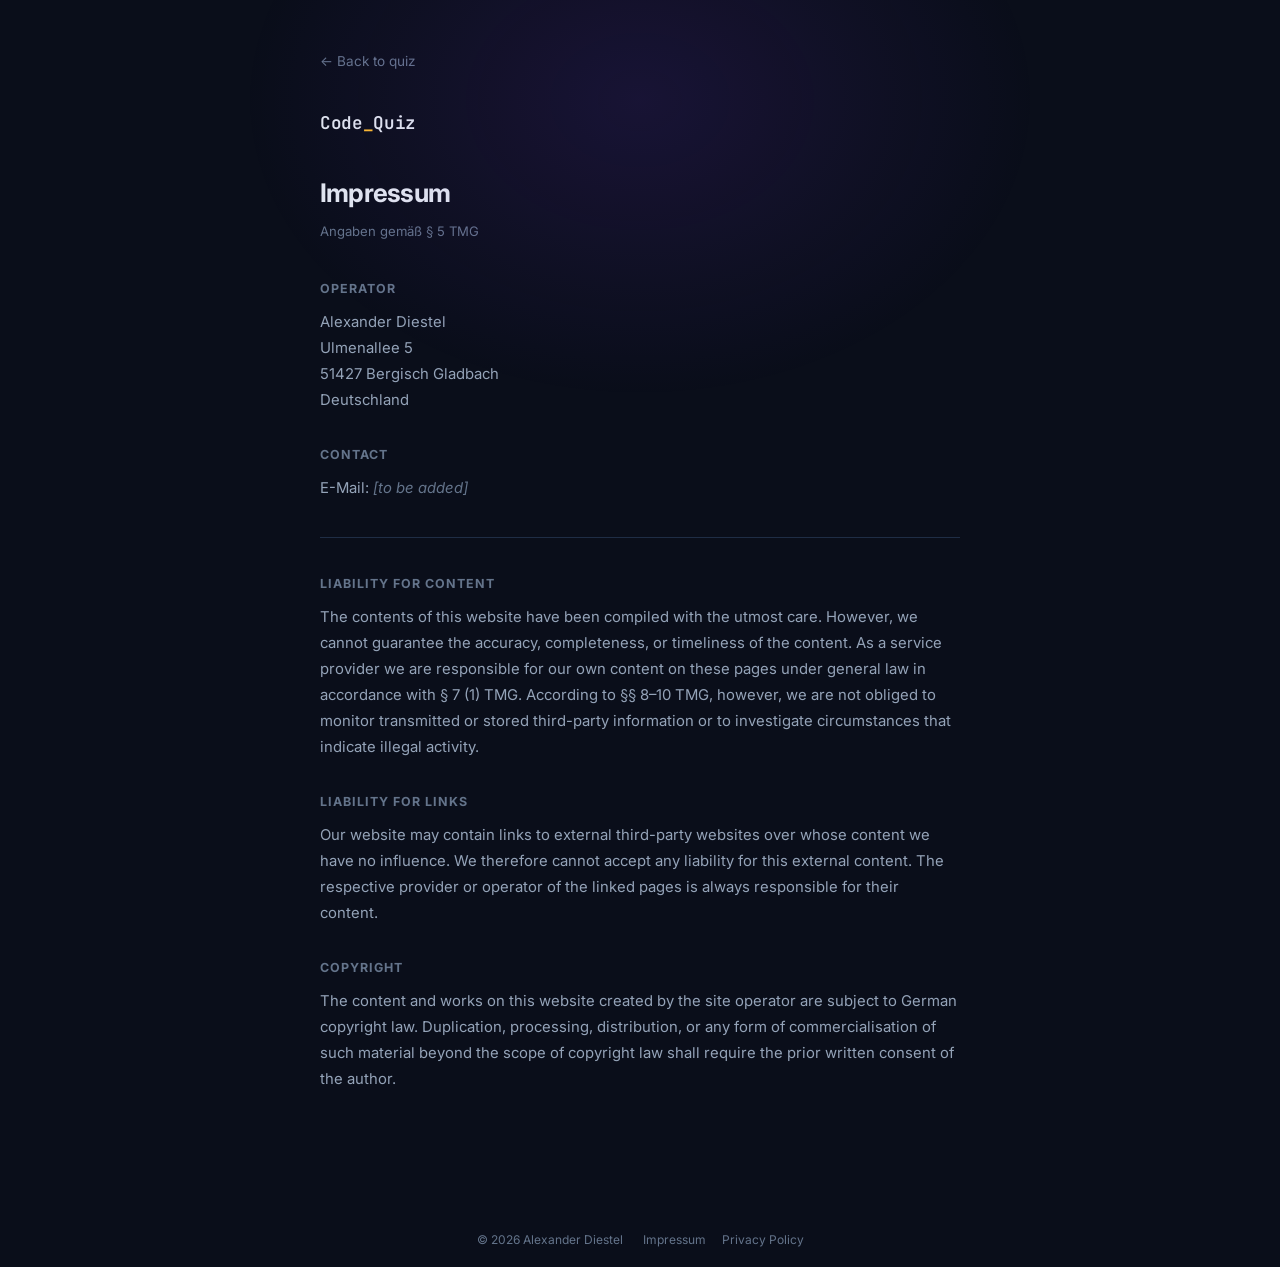
==== impressum.html @ 1aefb6bd "Initial commit — Code_Quiz v1 100-question Python quiz with difficulty progression, syntax highlight" ====
<!DOCTYPE html>
<html lang="en">
<head>
  <meta charset="UTF-8">
  <meta name="viewport" content="width=device-width, initial-scale=1.0">
  <title>Impressum · Code_Quiz</title>
  <link rel="preconnect" href="https://fonts.googleapis.com">
  <link rel="preconnect" href="https://fonts.gstatic.com" crossorigin>
  <link href="https://fonts.googleapis.com/css2?family=JetBrains+Mono:wght@400;600&family=Inter:wght@400;500;600;700&display=swap"
        rel="stylesheet">
  <link rel="stylesheet" href="style.css">
  <style>
    .legal-wrap {
      max-width: 680px;
      margin: 0 auto;
      padding: 48px 20px 80px;
      flex: 1;
    }
    .legal-back {
      display: inline-flex;
      align-items: center;
      gap: 6px;
      font-size: .85rem;
      color: var(--text-muted);
      text-decoration: none;
      margin-bottom: 36px;
      transition: color .15s;
    }
    .legal-back:hover { color: var(--text-dim); }
    .legal-logo {
      font-family: 'JetBrains Mono', monospace;
      font-size: 1.1rem;
      font-weight: 600;
      color: var(--text);
      letter-spacing: -0.02em;
      margin-bottom: 36px;
      display: block;
    }
    .legal-logo span { color: var(--orange); }
    h1 {
      font-size: 1.6rem;
      font-weight: 700;
      letter-spacing: -0.03em;
      margin-bottom: 6px;
    }
    .legal-subtitle {
      font-size: .82rem;
      color: var(--text-muted);
      margin-bottom: 36px;
    }
    h2 {
      font-size: .78rem;
      font-weight: 700;
      text-transform: uppercase;
      letter-spacing: .08em;
      color: var(--text-muted);
      margin: 32px 0 10px;
    }
    p, address {
      font-size: .93rem;
      color: var(--text-dim);
      line-height: 1.75;
      font-style: normal;
    }
    a { color: var(--accent); text-decoration: none; }
    a:hover { text-decoration: underline; }
    .placeholder {
      color: var(--text-muted);
      font-style: italic;
    }
    hr {
      border: none;
      border-top: 1px solid var(--border);
      margin: 36px 0;
    }
  </style>
</head>
<body>

  <div class="bg-glow"></div>

  <div class="legal-wrap">

    <a class="legal-back" href="index.html">&larr; Back to quiz</a>

    <span class="legal-logo">Code<span>_</span>Quiz</span>

    <h1>Impressum</h1>
    <p class="legal-subtitle">Angaben gemäß § 5 TMG</p>

    <h2>Operator</h2>
    <address>
      Alexander Diestel<br>
      Ulmenallee 5<br>
      51427 Bergisch Gladbach<br>
      Deutschland
    </address>

    <h2>Contact</h2>
    <p>E-Mail: <span class="placeholder">[to be added]</span></p>

    <hr>

    <h2>Liability for Content</h2>
    <p>
      The contents of this website have been compiled with the utmost care.
      However, we cannot guarantee the accuracy, completeness, or timeliness
      of the content. As a service provider we are responsible for our own
      content on these pages under general law in accordance with § 7 (1) TMG.
      According to §§ 8–10 TMG, however, we are not obliged to monitor
      transmitted or stored third-party information or to investigate
      circumstances that indicate illegal activity.
    </p>

    <h2>Liability for Links</h2>
    <p>
      Our website may contain links to external third-party websites over whose
      content we have no influence. We therefore cannot accept any liability for
      this external content. The respective provider or operator of the linked
      pages is always responsible for their content.
    </p>

    <h2>Copyright</h2>
    <p>
      The content and works on this website created by the site operator are
      subject to German copyright law. Duplication, processing, distribution, or
      any form of commercialisation of such material beyond the scope of
      copyright law shall require the prior written consent of the author.
    </p>

  </div>

  <footer class="site-footer">
    <span class="site-footer-copy">&copy; 2026 Alexander Diestel</span>
    <nav class="site-footer-links">
      <a href="impressum.html">Impressum</a>
      <a href="privacy.html">Privacy Policy</a>
    </nav>
  </footer>

</body>
</html>
---- style.css ----
/* ── Reset & Base ─────────────────────────────────────────────────────────── */
*, *::before, *::after { box-sizing: border-box; margin: 0; padding: 0; }

:root {
  --bg:          #0a0e1a;
  --surface:     #111827;
  --surface2:    #1a2236;
  --border:      #1f2d45;
  --border2:     #263550;
  --primary:     #7c3aed;
  --primary-lt:  #a78bfa;
  --accent:      #06b6d4;
  --text:        #e2e8f0;
  --text-muted:  #64748b;
  --text-dim:    #94a3b8;
  --green:       #22c55e;
  --green-bg:    #052e16;
  --green-border:#166534;
  --red:         #f43f5e;
  --red-bg:      #2d0a14;
  --red-border:  #9f1239;
  --yellow:      #f59e0b;
  --orange:      #febc2e;
  --radius:      12px;
  --radius-sm:   8px;
}

html { scroll-behavior: smooth; }

body {
  background: var(--bg);
  color: var(--text);
  font-family: 'Inter', system-ui, sans-serif;
  font-size: 16px;
  line-height: 1.6;
  min-height: 100vh;
  overflow-x: hidden;
  display: flex;
  flex-direction: column;
}

/* ── Background glow ─────────────────────────────────────────────────────── */
.bg-glow {
  position: fixed;
  top: -200px;
  left: 50%;
  transform: translateX(-50%);
  width: 800px;
  height: 600px;
  background: radial-gradient(ellipse at center, rgba(124,58,237,.13) 0%, transparent 70%);
  pointer-events: none;
  z-index: 0;
}

/* ── Header ──────────────────────────────────────────────────────────────── */
.site-header {
  position: sticky;
  top: 0;
  z-index: 100;
  background: rgba(10,14,26,0.88);
  backdrop-filter: blur(16px);
  border-bottom: 1px solid var(--border);
  /* transition for landing → quiz reveal */
  transition: transform 0.5s cubic-bezier(0.34, 1.1, 0.64, 1),
              opacity 0.4s ease;
}
.site-header.header-hidden {
  transform: translateY(-100%);
  opacity: 0;
  pointer-events: none;
}
.header-inner {
  max-width: 740px;
  margin: 0 auto;
  padding: 14px 20px;
  display: flex;
  align-items: center;
  justify-content: space-between;
}
.logo { display: flex; align-items: center; gap: 12px; cursor: pointer; }
.logo-icon {
  font-family: 'JetBrains Mono', monospace;
  font-size: 1.3rem;
  font-weight: 600;
  color: var(--primary-lt);
  background: rgba(124,58,237,.15);
  border: 1px solid rgba(124,58,237,.3);
  border-radius: var(--radius-sm);
  padding: 4px 10px;
  letter-spacing: -1px;
  transition: opacity 0.32s ease 0.22s; /* delay lets header slide in first */
}
.site-header.header-hidden .logo-icon {
  opacity: 0;
  transition: none;
}
.logo-text { display: flex; flex-direction: column; line-height: 1.2; }
.logo-title { font-family: 'JetBrains Mono', monospace; font-size: 1.1rem; font-weight: 600; color: var(--text); letter-spacing: -0.02em; }
.logo-u { color: var(--orange); }
.logo-sub   { font-size: .73rem; color: var(--text-muted); }
.question-counter {
  font-family: 'JetBrains Mono', monospace;
  font-size: .88rem;
  color: var(--text-dim);
  background: var(--surface2);
  border: 1px solid var(--border);
  border-radius: 20px;
  padding: 4px 14px;
}

/* ── Layout ──────────────────────────────────────────────────────────────── */
.main-content {
  max-width: 740px;
  width: 100%;
  margin: 0 auto;
  padding: 32px 20px 80px;
  position: relative;
  z-index: 1;
  flex: 1;
}

/* Sidebar: fixed, floats right of the centered 740px column.
   Right edge of content = 50vw + 370px. Ad starts 20px beyond that.
   Minimum viewport to fit without overlap: 740 + 2×(20 + 160) = 1100px */
.quiz-sidebar {
  display: none;
  position: fixed;
  top: 140px; /* overridden by JS once question card is measured */
  left: calc(50% + 370px + 20px);
  width: 160px;
  z-index: 50;
}
@media (min-width: 1100px) {
  .quiz-sidebar { display: block; }
}

/* ── Skyscraper ad (160px wide, vertical) ─────────────────────────────────── */
.ad-sky {
  width: 160px;
  background: #0f1623;
  border: 1px solid #2a3a55;
  border-radius: var(--radius-sm);
  overflow: hidden;
  display: flex;
  flex-direction: column;
  align-items: stretch;
}
.ad-sky > .ad-badge {
  padding: 8px 10px 6px;
  text-align: center;
}
.ad-sky-thumb {
  width: 160px;
  height: 120px;
  flex-shrink: 0;
  background: linear-gradient(160deg, #1e3a5f 0%, #0f2340 100%);
  border-top: 1px solid #2a3a55;
  border-bottom: 1px solid #2a3a55;
  position: relative;
}
.ad-sky-thumb::after {
  content: '{ }';
  position: absolute;
  inset: 0;
  display: flex;
  align-items: center;
  justify-content: center;
  font-family: 'JetBrains Mono', monospace;
  font-size: 1.6rem;
  font-weight: 600;
  color: #3b82f6;
  opacity: .7;
}
.ad-sky-copy {
  flex: 1;
  display: flex;
  flex-direction: column;
  gap: 10px;
  padding: 14px 12px;
}
.ad-sky-headline {
  font-family: 'Inter', sans-serif;
  font-size: .82rem;
  font-weight: 700;
  color: #cbd5e1;
  line-height: 1.3;
}
.ad-sky-sub {
  font-family: 'Inter', sans-serif;
  font-size: .73rem;
  color: var(--text-muted);
  line-height: 1.55;
}
.ad-sky-cta {
  margin: 0 12px 14px;
  font-family: 'Inter', sans-serif;
  font-size: .78rem;
  font-weight: 600;
  color: #fff;
  background: #2563eb;
  border-radius: 6px;
  padding: 9px 0;
  text-align: center;
}

/* ── Shared card ─────────────────────────────────────────────────────────── */
.card {
  background: var(--surface);
  border: 1px solid var(--border);
  border-radius: var(--radius);
  padding: 28px;
  margin-bottom: 16px;
}

/* ── Utilities ───────────────────────────────────────────────────────────── */
.hidden { display: none !important; }

/* ════════════════════════════════════════════════════════════════════════════
   LANDING
   ════════════════════════════════════════════════════════════════════════════ */
#landing-view {
  position: fixed;
  inset: 0;
  z-index: 200;
  overflow: hidden;
  background: var(--bg);
  /* height is animated by JS to collapse toward header height */
}

#hero-content {
  position: absolute;
  top: 50%;
  left: 50%;
  transform: translate(-50%, -50%);
  display: flex;
  flex-direction: column;
  align-items: center;
  gap: 36px;
  text-align: center;
  user-select: none;
  /* constrain to viewport so content never clips on narrow screens */
  max-width: calc(100vw - 40px);
  width: max-content;
}

/* ── Landing legal links ───────────────────────────────────────────────────── */
.landing-legal {
  position: absolute;
  bottom: 20px;
  left: 50%;
  transform: translateX(-50%);
  display: flex;
  gap: 16px;
  white-space: nowrap;
}
.landing-legal a {
  font-size: .72rem;
  color: var(--text-muted);
  text-decoration: none;
  transition: color .15s;
}
.landing-legal a:hover { color: var(--text-dim); }

/* ── Hero logo ─────────────────────────────────────────────────────────────── */
#hero-logo {
  font-family: 'JetBrains Mono', monospace;
  font-size: clamp(2.4rem, 9vw, 5.5rem);
  font-weight: 600;
  color: var(--text);
  letter-spacing: -0.03em;
  line-height: 1;
  margin: 0;
  white-space: nowrap;
}
.hero-u { color: var(--orange); }

/* ── Hero subtitle ─────────────────────────────────────────────────────────── */
#hero-sub {
  font-size: 1rem;
  color: var(--text-muted);
  letter-spacing: 0.01em;
  transition: opacity 0.2s ease, transform 0.2s ease;
}

/* ── Language buttons ──────────────────────────────────────────────────────── */
#lang-buttons {
  display: flex;
  gap: 14px;
  width: 100%;
  transition: opacity 0.2s ease, transform 0.2s ease;
}

.lang-btn {
  font-family: 'Inter', sans-serif;
  font-size: 1rem;
  font-weight: 600;
  color: var(--text);
  background: var(--surface2);
  border: 1px solid var(--border2);
  border-radius: var(--radius-sm);
  padding: 12px 0;
  width: 100%;
  cursor: pointer;
  letter-spacing: 0.01em;
  transition: background .18s, border-color .18s, transform .14s, box-shadow .18s;
}
.lang-btn:hover {
  background: #1b2c45;
  border-color: var(--accent);
  transform: translateY(-2px);
  box-shadow: 0 6px 22px rgba(6,182,212,.18);
}
.lang-btn:active { transform: translateY(0); }

/* fade-out helpers applied by JS */
#hero-sub.fade-out,
#lang-buttons.fade-out {
  opacity: 0;
  transform: translateY(10px);
  pointer-events: none;
}


/* ════════════════════════════════════════════════════════════════════════════
   QUIZ SCREEN
   ════════════════════════════════════════════════════════════════════════════ */

/* ── Progress ────────────────────────────────────────────────────────────── */
.progress-wrap {
  display: flex;
  align-items: center;
  gap: 14px;
  margin-bottom: 20px;
}
.progress-bar {
  flex: 1;
  height: 6px;
  background: var(--surface2);
  border-radius: 99px;
  overflow: hidden;
}
.progress-fill {
  height: 100%;
  background: linear-gradient(90deg, var(--primary), var(--accent));
  border-radius: 99px;
  transition: width .5s ease;
}


/* ── Difficulty badge ────────────────────────────────────────────────────── */
.difficulty-badge {
  font-size: .72rem;
  font-weight: 700;
  text-transform: uppercase;
  letter-spacing: .08em;
  padding: 3px 10px;
  border-radius: 99px;
  border: 1px solid;
  white-space: nowrap;
}
.difficulty-badge.easy   { color: var(--green);  background: rgba(34,197,94,.08);  border-color: rgba(34,197,94,.3);  }
.difficulty-badge.medium { color: var(--yellow); background: rgba(245,158,11,.08); border-color: rgba(245,158,11,.3); }
.difficulty-badge.hard   { color: var(--red);    background: rgba(244,63,94,.08);  border-color: rgba(244,63,94,.3);  }
.difficulty-badge.boss   { color: var(--orange); background: rgba(254,188,46,.08); border-color: rgba(254,188,46,.35); text-shadow: 0 0 10px rgba(254,188,46,.35); }

/* ── Question meta (category tag) ────────────────────────────────────────── */
.question-meta {
  margin-bottom: 10px;
}
.category-tag {
  font-size: .72rem;
  font-weight: 700;
  text-transform: uppercase;
  letter-spacing: .07em;
  padding: 3px 10px;
  border-radius: 99px;
  border: 1px solid;
  /* color set inline via JS */
}

/* ── Question text ───────────────────────────────────────────────────────── */
.question-text {
  font-size: .98rem;
  font-weight: 500;
  color: var(--text-dim);
  margin-bottom: 20px;
}

/* ── Code window ─────────────────────────────────────────────────────────── */
.code-window {
  border: 1px solid var(--border2);
  border-radius: var(--radius-sm);
  overflow: hidden;
  margin-bottom: 24px;
  background: #0d1117;
}
.code-titlebar {
  display: flex;
  align-items: center;
  gap: 10px;
  padding: 8px 14px;
  background: #161b22;
  border-bottom: 1px solid var(--border2);
}
.dots { display: flex; gap: 6px; }
.dot  { width: 12px; height: 12px; border-radius: 50%; }
.dot-r { background: #ff5f57; }
.dot-y { background: #febc2e; }
.dot-g { background: #28c840; }
.code-filename {
  font-family: 'JetBrains Mono', monospace;
  font-size: .75rem;
  color: var(--text-muted);
  margin-left: auto;
}
.code-body {
  margin: 0;
  padding: 0;
  background: #0d1117 !important;
  overflow-x: auto;
}
.code-body code {
  font-family: 'JetBrains Mono', monospace !important;
  font-size: .9rem !important;
  line-height: 1.75;
  padding: 18px 20px !important;
  background: #0d1117 !important;
  display: block;
}
.hljs { background: #0d1117 !important; }

/* ── Choices ─────────────────────────────────────────────────────────────── */
.choices {
  display: grid;
  grid-template-columns: 1fr 1fr;
  gap: 10px;
}
@media (max-width: 600px) { .choices { grid-template-columns: 1fr; } }

.choice-btn {
  font-family: 'JetBrains Mono', monospace;
  font-size: .86rem;
  color: var(--text);
  background: var(--surface2);
  border: 1px solid var(--border2);
  border-radius: var(--radius-sm);
  padding: 12px 16px;
  cursor: pointer;
  text-align: left;
  line-height: 1.5;
  transition: background .15s, border-color .15s, transform .1s;
  white-space: pre-wrap;
  word-break: break-word;
}
.choice-btn:hover:not(:disabled) {
  background: #1f2d45;
  border-color: var(--primary);
  transform: translateY(-1px);
}
.choice-btn:disabled { cursor: default; }
.choice-btn.correct  { background: var(--green-bg); border-color: var(--green); color: var(--green); }
.choice-btn.incorrect{ background: var(--red-bg);   border-color: var(--red);   color: var(--red);   }

/* ── Feedback card ───────────────────────────────────────────────────────── */
.feedback-card { border-color: var(--border2); transition: border-color .2s; }
.feedback-card.correct   { border-color: var(--green); }
.feedback-card.incorrect { border-color: var(--red);   }

.feedback-status {
  display: flex;
  align-items: center;
  gap: 10px;
  margin-bottom: 14px;
}
.status-icon {
  display: inline-flex;
  align-items: center;
  justify-content: center;
  width: 28px;
  height: 28px;
  border-radius: 50%;
  font-size: .9rem;
  font-weight: 700;
  flex-shrink: 0;
}
.feedback-card.correct   .status-icon { background: var(--green-bg); color: var(--green); border: 1px solid var(--green); }
.feedback-card.incorrect .status-icon { background: var(--red-bg);   color: var(--red);   border: 1px solid var(--red);   }
.status-text { font-size: 1.1rem; font-weight: 700; }
.feedback-card.correct   .status-text { color: var(--green); }
.feedback-card.incorrect .status-text { color: var(--red);   }

.feedback-answer {
  display: flex;
  align-items: baseline;
  gap: 10px;
  background: rgba(6,182,212,.05);
  border: 1px solid rgba(6,182,212,.18);
  border-radius: var(--radius-sm);
  padding: 10px 14px;
  margin-bottom: 16px;
}
.answer-label {
  font-size: .75rem;
  font-weight: 600;
  text-transform: uppercase;
  letter-spacing: .06em;
  color: var(--accent);
  white-space: nowrap;
}
.answer-value {
  font-family: 'JetBrains Mono', monospace;
  font-size: .88rem;
  color: var(--text);
  white-space: pre-wrap;
  word-break: break-all;
}

.feedback-explanation {
  font-size: .93rem;
  color: var(--text-dim);
  line-height: 1.75;
  margin-bottom: 20px;
}
.feedback-explanation code {
  font-family: 'JetBrains Mono', monospace;
  font-size: .85em;
  background: rgba(255,255,255,.06);
  border: 1px solid rgba(255,255,255,.09);
  border-radius: 4px;
  padding: 1px 5px;
  color: var(--primary-lt);
}
.feedback-explanation strong { color: var(--text); font-weight: 600; }

/* ── Tooltip term (replaces <strong> when a glossary match exists) ─────────── */
.tooltip-term {
  font-weight: 600;
  color: var(--text);
  cursor: help;
  border-bottom: 1px dashed rgba(167, 139, 250, 0.5); /* subtle purple underline */
  transition: border-color .15s;
}
.tooltip-term:hover {
  border-bottom-color: var(--primary-lt);
}

/* ── Floating tooltip popup ─────────────────────────────────────────────────── */
.tooltip-popup {
  position: fixed;
  z-index: 9999;
  width: 248px;
  background: #1a2236;
  color: var(--text-dim);
  border: 1px solid var(--border2);
  border-radius: var(--radius-sm);
  padding: 9px 13px;
  font-family: 'Inter', sans-serif;
  font-size: .8rem;
  font-weight: 400;
  line-height: 1.55;
  pointer-events: none;
  box-shadow: 0 8px 28px rgba(0,0,0,.55);
  opacity: 0;
  transition: opacity .14s ease;
}
.tooltip-popup.visible { opacity: 1; }

/* ── Ad placeholder (horizontal banner — end screen) ────────────────────── */
.ad-placeholder {
  position: relative;
  width: 100%;
  height: 90px;
  background: #0f1623;
  border: 1px solid #2a3a55;
  border-radius: var(--radius-sm);
  margin-bottom: 20px;
  overflow: hidden;
  user-select: none;
  flex-shrink: 0;
}
.ad-badge {
  position: absolute;
  top: 5px;
  right: 8px;
  font-family: 'Inter', sans-serif;
  font-size: .6rem;
  font-weight: 500;
  color: var(--text-muted);
  letter-spacing: .05em;
  text-transform: uppercase;
  opacity: .6;
}
.ad-inner {
  display: flex;
  align-items: center;
  height: 100%;
  gap: 16px;
  padding: 0 16px 0 0;
}
.ad-thumb {
  width: 90px;
  height: 90px;
  flex-shrink: 0;
  background: linear-gradient(135deg, #1e3a5f 0%, #0f2340 100%);
  border-right: 1px solid #2a3a55;
  position: relative;
}
.ad-thumb::after {
  content: '{ }';
  position: absolute;
  inset: 0;
  display: flex;
  align-items: center;
  justify-content: center;
  font-family: 'JetBrains Mono', monospace;
  font-size: 1.1rem;
  font-weight: 600;
  color: #3b82f6;
  opacity: .7;
}
.ad-copy {
  flex: 1;
  display: flex;
  flex-direction: column;
  gap: 5px;
  min-width: 0;
}
.ad-headline {
  font-family: 'Inter', sans-serif;
  font-size: .88rem;
  font-weight: 600;
  color: #cbd5e1;
  white-space: nowrap;
  overflow: hidden;
  text-overflow: ellipsis;
}
.ad-sub {
  font-family: 'Inter', sans-serif;
  font-size: .74rem;
  color: var(--text-muted);
  white-space: nowrap;
  overflow: hidden;
  text-overflow: ellipsis;
}
.ad-cta {
  flex-shrink: 0;
  font-family: 'Inter', sans-serif;
  font-size: .78rem;
  font-weight: 600;
  color: #fff;
  background: #2563eb;
  border-radius: 6px;
  padding: 7px 14px;
  white-space: nowrap;
}

@media (max-width: 540px) {
  .ad-placeholder  { height: 50px; }
  .ad-thumb        { width: 50px; height: 50px; }
  .ad-thumb::after { font-size: .8rem; }
  .ad-sub          { display: none; }
  .ad-headline     { font-size: .78rem; }
  .ad-cta          { font-size: .72rem; padding: 5px 10px; }
  .ad-inner        { gap: 10px; }
}

.feedback-footer { display: flex; justify-content: flex-end; }

/* ── Buttons ─────────────────────────────────────────────────────────────── */
.btn {
  display: inline-flex;
  align-items: center;
  gap: 6px;
  font-family: 'Inter', sans-serif;
  font-size: .93rem;
  font-weight: 600;
  border: none;
  border-radius: var(--radius-sm);
  cursor: pointer;
  padding: 11px 22px;
  transition: opacity .15s, transform .12s;
}
.btn:hover  { opacity: .88; transform: translateY(-1px); }
.btn:active { transform: translateY(0); }

.btn-primary {
  background: linear-gradient(135deg, var(--primary), #5b21b6);
  color: #fff;
  box-shadow: 0 4px 18px rgba(124,58,237,.28);
}
.btn-primary:disabled {
  opacity: .38;
  cursor: not-allowed;
  transform: none;
  box-shadow: none;
}


/* ════════════════════════════════════════════════════════════════════════════
   END SCREEN
   ════════════════════════════════════════════════════════════════════════════ */
.end-card { text-align: center; padding: 48px 32px; }
.end-trophy {
  font-family: 'JetBrains Mono', monospace;
  font-size: .9rem;
  color: var(--yellow);
  background: rgba(245,158,11,.08);
  border: 1px solid rgba(245,158,11,.28);
  border-radius: var(--radius-sm);
  display: inline-block;
  padding: 4px 14px;
  margin-bottom: 20px;
  letter-spacing: .05em;
}
.end-title  { font-size: 2rem; font-weight: 800; margin-bottom: 6px; letter-spacing: -.03em; }
.end-subtitle { color: var(--text-dim); margin-bottom: 20px; font-size: 1.05rem; }
.end-grade  { font-size: 1.4rem; font-weight: 700; margin-bottom: 32px; }
.grade-perfect { color: var(--yellow); }
.grade-expert  { color: var(--green);  }
.grade-mid     { color: var(--accent); }
.grade-low     { color: var(--text-dim); }

.end-actions { display: flex; justify-content: center; }

/* ── Site footer ─────────────────────────────────────────────────────────── */
.site-footer {
  display: flex;
  align-items: center;
  justify-content: center;
  gap: 20px;
  padding: 18px 20px;
  margin-top: 40px;
}
.site-footer-copy {
  font-size: .75rem;
  color: var(--text-muted);
}
.site-footer-links {
  display: flex;
  gap: 16px;
}
.site-footer-links a {
  font-size: .75rem;
  color: var(--text-muted);
  text-decoration: none;
  transition: color .15s;
}
.site-footer-links a:hover { color: var(--text-dim); }

/* ── Animations ──────────────────────────────────────────────────────────── */
@keyframes slideIn    { from { opacity:0; transform:translateY(14px); } to { opacity:1; transform:translateY(0); } }
@keyframes slideOut   { from { opacity:1; transform:translateX(0);     } to { opacity:0; transform:translateX(-18px); } }
@keyframes quizReveal { from { opacity:0; transform:translateY(22px); } to { opacity:1; transform:translateY(0); } }

.quiz-reveal {
  animation: quizReveal 0.45s cubic-bezier(0.22, 1, 0.36, 1) both;
}

.slide-in  { animation: slideIn  .26s ease forwards; }
.slide-out { animation: slideOut .17s ease forwards; }

.feedback-card:not(.hidden) { animation: slideIn .23s ease forwards; }

/* ════════════════════════════════════════════════════════════════════════════
   RESPONSIVE
   ════════════════════════════════════════════════════════════════════════════ */

/* ── Tablet / large phone (≤ 680px) ─────────────────────────────────────── */
@media (max-width: 680px) {
  .main-content    { padding: 24px 16px 60px; }
  .card            { padding: 22px 18px; }
  .end-card        { padding: 36px 20px; }
}

/* ── Phone portrait (≤ 480px) ───────────────────────────────────────────── */
@media (max-width: 480px) {
  /* Header */
  .header-inner  { padding: 10px 14px; }
  .logo-icon     { font-size: 1rem; padding: 3px 7px; }
  .logo-title    { font-size: .92rem; }

  /* Cards */
  .card          { padding: 16px 14px; }
  .end-card      { padding: 28px 16px; }
  .end-title     { font-size: 1.5rem; }

  /* Code block */
  .code-body code {
    font-size: .78rem !important;
    padding: 14px 14px !important;
    line-height: 1.65;
  }

  /* Feedback answer: stack label above value on small screens */
  .feedback-answer {
    flex-wrap: wrap;
    align-items: flex-start;
  }
  .answer-label { width: 100%; }

  /* Tooltip: narrower so it fits without edge-clipping */
  .tooltip-popup { width: 200px; font-size: .76rem; }

  /* Progress badge text fits */
  .difficulty-badge { font-size: .66rem; padding: 2px 8px; }
}

/* ── Landscape phone / very short viewport ──────────────────────────────── */
@media (max-height: 500px) and (orientation: landscape) {
  #hero-content { gap: 16px; }
  #hero-logo    { font-size: clamp(1.8rem, 6vw, 2.8rem); }
  #hero-sub     { font-size: .85rem; }
  .lang-btn     { padding: 8px 0; }
}
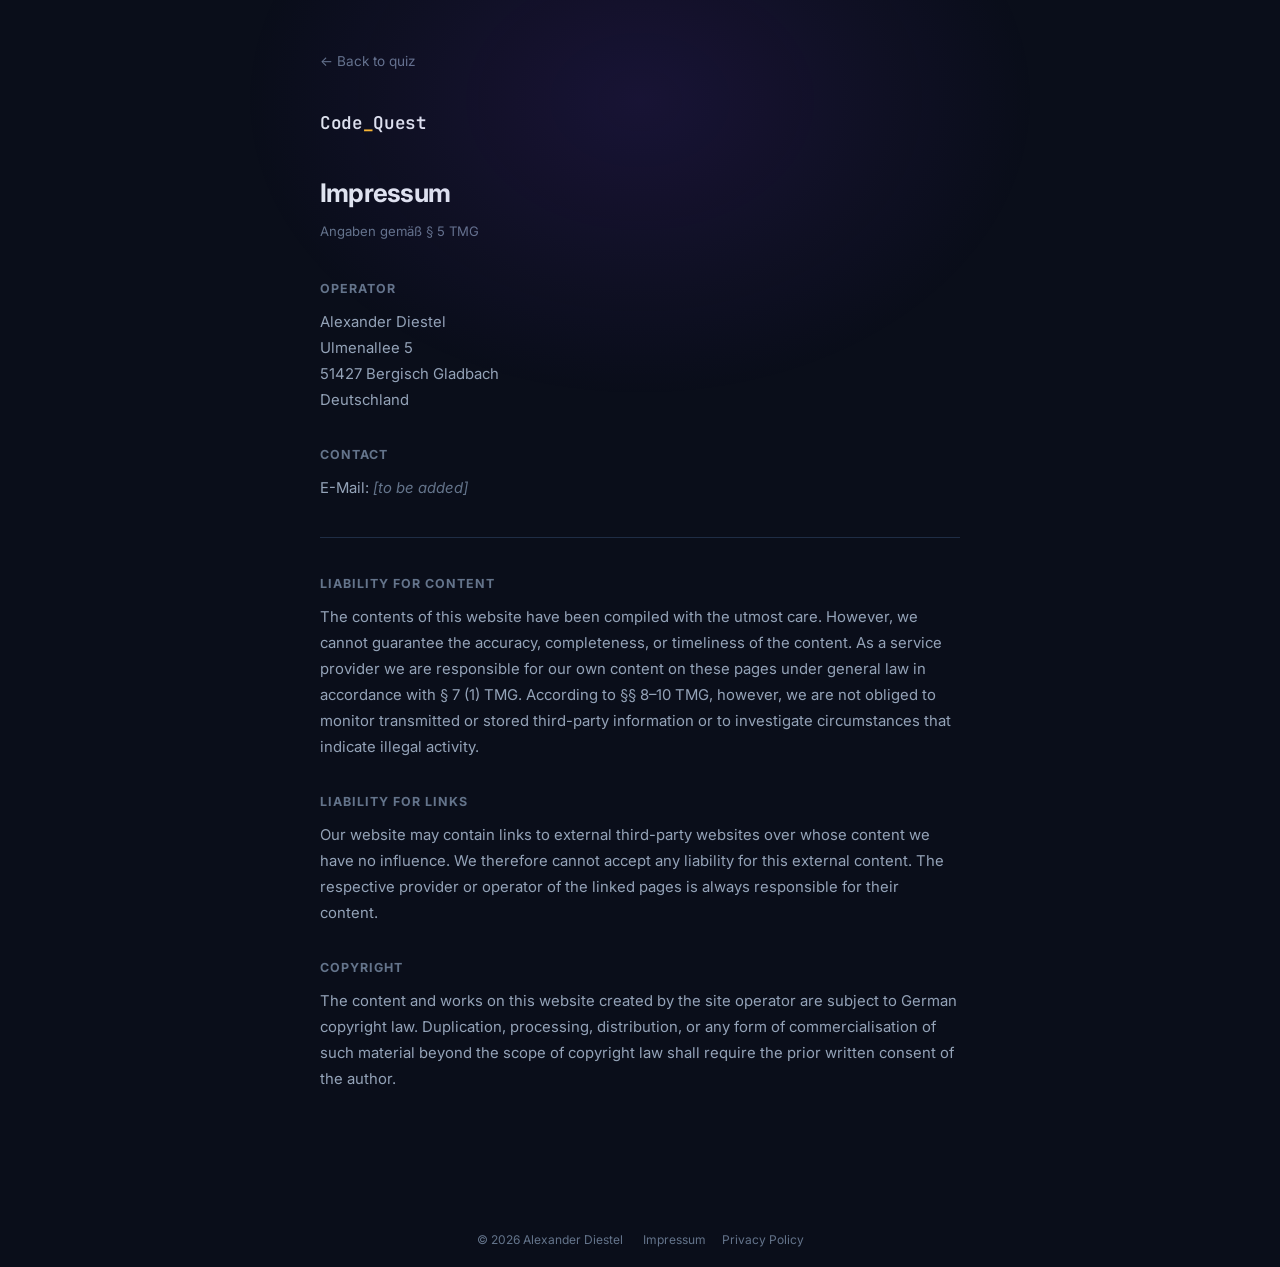
==== commit cc4fcf4e: "Add star map, score system, and polish - Replace progress bar with animated star map (dots per quest" ====
--- a/impressum.html
+++ b/impressum.html
@@ -3,7 +3,7 @@
 <head>
   <meta charset="UTF-8">
   <meta name="viewport" content="width=device-width, initial-scale=1.0">
-  <title>Impressum · Code_Quiz</title>
+  <title>Impressum · Code_Quest</title>
   <link rel="preconnect" href="https://fonts.googleapis.com">
   <link rel="preconnect" href="https://fonts.gstatic.com" crossorigin>
   <link href="https://fonts.googleapis.com/css2?family=JetBrains+Mono:wght@400;600&family=Inter:wght@400;500;600;700&display=swap"
@@ -83,7 +83,7 @@
 
     <a class="legal-back" href="index.html">&larr; Back to quiz</a>
 
-    <span class="legal-logo">Code<span>_</span>Quiz</span>
+    <span class="legal-logo">Code<span>_</span>Quest</span>
 
     <h1>Impressum</h1>
     <p class="legal-subtitle">Angaben gemäß § 5 TMG</p>
--- a/style.css
+++ b/style.css
@@ -94,18 +94,28 @@
   opacity: 0;
   transition: none;
 }
+.logo-icon-letters { color: var(--orange); }
 .logo-text { display: flex; flex-direction: column; line-height: 1.2; }
 .logo-title { font-family: 'JetBrains Mono', monospace; font-size: 1.1rem; font-weight: 600; color: var(--text); letter-spacing: -0.02em; }
 .logo-u { color: var(--orange); }
 .logo-sub   { font-size: .73rem; color: var(--text-muted); }
-.question-counter {
-  font-family: 'JetBrains Mono', monospace;
-  font-size: .88rem;
-  color: var(--text-dim);
-  background: var(--surface2);
-  border: 1px solid var(--border);
-  border-radius: 20px;
-  padding: 4px 14px;
+.score-display {
+  display: flex;
+  align-items: baseline;
+  gap: 4px;
+}
+.score-pts {
+  font-family: 'JetBrains Mono', monospace;
+  font-size: 1.1rem;
+  font-weight: 600;
+  color: var(--orange);
+  letter-spacing: -.02em;
+  transition: color .2s;
+}
+.score-label {
+  font-size: .7rem;
+  color: var(--text-muted);
+  font-family: 'Inter', sans-serif;
 }
 
 /* ── Layout ──────────────────────────────────────────────────────────────── */
@@ -121,7 +131,8 @@
 
 /* Sidebar: fixed, floats right of the centered 740px column.
    Right edge of content = 50vw + 370px. Ad starts 20px beyond that.
-   Minimum viewport to fit without overlap: 740 + 2×(20 + 160) = 1100px */
+   Minimum viewport to fit without overlap: 740 + 2×(20 + 160) = 1100px
+   Hidden by default — JS adds .sidebar-visible when quiz starts. */
 .quiz-sidebar {
   display: none;
   position: fixed;
@@ -130,78 +141,84 @@
   width: 160px;
   z-index: 50;
 }
-@media (min-width: 1100px) {
-  .quiz-sidebar { display: block; }
-}
-
-/* ── Skyscraper ad (160px wide, vertical) ─────────────────────────────────── */
-.ad-sky {
+/* Ad hidden — restore by uncommenting the two rules below */
+/* @media (min-width: 1100px) {
+  .quiz-sidebar { display: block; visibility: hidden; }
+  .quiz-sidebar.sidebar-visible { visibility: visible; }
+} */
+
+/* ── Ad slot placeholder (shown until Carbon Ads script is live) ─────────── */
+.carbonads-placeholder {
+  width: 160px;
+  border-radius: var(--radius-sm);
+  overflow: hidden;
+  display: flex;
+  flex-direction: column;
+}
+.carbonads-stripe {
+  height: 260px;
+  background: repeating-linear-gradient(
+    -45deg,
+    #12182a,
+    #12182a 6px,
+    #161d30 6px,
+    #161d30 12px
+  );
+  border: 1px solid #1e2840;
+  border-radius: var(--radius-sm);
+  opacity: .5;
+  display: flex;
+  align-items: center;
+  justify-content: center;
+  font-family: 'JetBrains Mono', monospace;
+  font-size: 1.4rem;
+  font-weight: 600;
+  color: var(--text-muted);
+  letter-spacing: .05em;
+}
+.carbonads-cq {
+  color: var(--orange);
+}
+
+/* ── Carbon Ads — #carbonads is injected by their script; we style it here ── */
+#carbonads {
   width: 160px;
   background: #0f1623;
   border: 1px solid #2a3a55;
   border-radius: var(--radius-sm);
   overflow: hidden;
+  font-family: 'Inter', sans-serif;
+}
+#carbonads .carbon-wrap {
   display: flex;
   flex-direction: column;
-  align-items: stretch;
-}
-.ad-sky > .ad-badge {
-  padding: 8px 10px 6px;
-  text-align: center;
-}
-.ad-sky-thumb {
+}
+#carbonads .carbon-img img {
+  display: block;
   width: 160px;
-  height: 120px;
-  flex-shrink: 0;
-  background: linear-gradient(160deg, #1e3a5f 0%, #0f2340 100%);
-  border-top: 1px solid #2a3a55;
+  height: auto;
   border-bottom: 1px solid #2a3a55;
-  position: relative;
-}
-.ad-sky-thumb::after {
-  content: '{ }';
-  position: absolute;
-  inset: 0;
-  display: flex;
-  align-items: center;
-  justify-content: center;
-  font-family: 'JetBrains Mono', monospace;
-  font-size: 1.6rem;
-  font-weight: 600;
-  color: #3b82f6;
-  opacity: .7;
-}
-.ad-sky-copy {
-  flex: 1;
-  display: flex;
-  flex-direction: column;
-  gap: 10px;
-  padding: 14px 12px;
-}
-.ad-sky-headline {
-  font-family: 'Inter', sans-serif;
-  font-size: .82rem;
-  font-weight: 700;
+}
+#carbonads .carbon-text {
+  font-size: .8rem;
   color: #cbd5e1;
-  line-height: 1.3;
-}
-.ad-sky-sub {
-  font-family: 'Inter', sans-serif;
-  font-size: .73rem;
-  color: var(--text-muted);
-  line-height: 1.55;
-}
-.ad-sky-cta {
-  margin: 0 12px 14px;
-  font-family: 'Inter', sans-serif;
-  font-size: .78rem;
-  font-weight: 600;
-  color: #fff;
-  background: #2563eb;
-  border-radius: 6px;
-  padding: 9px 0;
-  text-align: center;
-}
+  line-height: 1.5;
+  padding: 12px 12px 10px;
+  display: block;
+  text-decoration: none;
+}
+#carbonads .carbon-text:hover { color: #fff; }
+#carbonads .carbon-poweredby {
+  display: block;
+  font-size: .68rem;
+  color: var(--text-muted);
+  text-align: right;
+  padding: 0 10px 10px;
+  text-decoration: none;
+}
+#carbonads .carbon-poweredby:hover { color: var(--text-dim); }
+/* Hide the "ads via Carbon" badge — optional, remove if Carbon requires it visible */
+/* #carbonads .carbon-poweredby { display: none; } */
 
 /* ── Shared card ─────────────────────────────────────────────────────────── */
 .card {
@@ -325,25 +342,17 @@
    QUIZ SCREEN
    ════════════════════════════════════════════════════════════════════════════ */
 
-/* ── Progress ────────────────────────────────────────────────────────────── */
-.progress-wrap {
-  display: flex;
-  align-items: center;
-  gap: 14px;
+/* ── Star map progress ───────────────────────────────────────────────────── */
+.starmap-wrap {
+  width: 100%;
   margin-bottom: 20px;
-}
-.progress-bar {
-  flex: 1;
-  height: 6px;
-  background: var(--surface2);
-  border-radius: 99px;
-  overflow: hidden;
-}
-.progress-fill {
-  height: 100%;
-  background: linear-gradient(90deg, var(--primary), var(--accent));
-  border-radius: 99px;
-  transition: width .5s ease;
+  padding: 0 2px; /* room for glow to bleed at edges */
+}
+.starmap-svg {
+  width: 100%;
+  height: 56px;
+  display: block;
+  overflow: visible;
 }
 
 
@@ -361,10 +370,13 @@
 .difficulty-badge.easy   { color: var(--green);  background: rgba(34,197,94,.08);  border-color: rgba(34,197,94,.3);  }
 .difficulty-badge.medium { color: var(--yellow); background: rgba(245,158,11,.08); border-color: rgba(245,158,11,.3); }
 .difficulty-badge.hard   { color: var(--red);    background: rgba(244,63,94,.08);  border-color: rgba(244,63,94,.3);  }
-.difficulty-badge.boss   { color: var(--orange); background: rgba(254,188,46,.08); border-color: rgba(254,188,46,.35); text-shadow: 0 0 10px rgba(254,188,46,.35); }
-
-/* ── Question meta (category tag) ────────────────────────────────────────── */
+.difficulty-badge.boss   { color: var(--primary-lt); background: rgba(167,139,250,.08); border-color: rgba(167,139,250,.35); text-shadow: 0 0 10px rgba(167,139,250,.25); }
+
+/* ── Question meta (difficulty badge + category tag) ────────────────────── */
 .question-meta {
+  display: flex;
+  align-items: center;
+  gap: 8px;
   margin-bottom: 10px;
 }
 .category-tag {
@@ -378,6 +390,16 @@
   /* color set inline via JS */
 }
 
+.question-points {
+  margin-left: auto;
+  font-family: 'JetBrains Mono', monospace;
+  font-size: .78rem;
+  font-weight: 600;
+  color: var(--orange);
+  letter-spacing: .02em;
+  white-space: nowrap;
+}
+
 /* ── Question text ───────────────────────────────────────────────────────── */
 .question-text {
   font-size: .98rem;
@@ -455,7 +477,6 @@
 .choice-btn:hover:not(:disabled) {
   background: #1f2d45;
   border-color: var(--primary);
-  transform: translateY(-1px);
 }
 .choice-btn:disabled { cursor: default; }
 .choice-btn.correct  { background: var(--green-bg); border-color: var(--green); color: var(--green); }
@@ -678,10 +699,10 @@
   border-radius: var(--radius-sm);
   cursor: pointer;
   padding: 11px 22px;
-  transition: opacity .15s, transform .12s;
-}
-.btn:hover  { opacity: .88; transform: translateY(-1px); }
-.btn:active { transform: translateY(0); }
+  transition: opacity .15s;
+}
+.btn:hover  { opacity: .88; }
+.btn:active { opacity: .75; }
 
 .btn-primary {
   background: linear-gradient(135deg, var(--primary), #5b21b6);
@@ -712,9 +733,24 @@
   margin-bottom: 20px;
   letter-spacing: .05em;
 }
-.end-title  { font-size: 2rem; font-weight: 800; margin-bottom: 6px; letter-spacing: -.03em; }
-.end-subtitle { color: var(--text-dim); margin-bottom: 20px; font-size: 1.05rem; }
-.end-grade  { font-size: 1.4rem; font-weight: 700; margin-bottom: 32px; }
+.end-title    { font-size: 2rem; font-weight: 800; margin-bottom: 6px; letter-spacing: -.03em; }
+.end-subtitle { color: var(--text-dim); margin-bottom: 16px; font-size: 1.05rem; }
+.end-score {
+  font-family: 'JetBrains Mono', monospace;
+  font-size: 2.6rem;
+  font-weight: 600;
+  color: var(--orange);
+  letter-spacing: -.02em;
+  margin-bottom: 8px;
+}
+.end-score::after {
+  content: ' pts';
+  font-size: 1rem;
+  font-weight: 400;
+  color: var(--text-muted);
+  letter-spacing: 0;
+}
+.end-grade  { font-size: 1.2rem; font-weight: 700; margin-bottom: 32px; }
 .grade-perfect { color: var(--yellow); }
 .grade-expert  { color: var(--green);  }
 .grade-mid     { color: var(--accent); }
@@ -801,8 +837,6 @@
   /* Tooltip: narrower so it fits without edge-clipping */
   .tooltip-popup { width: 200px; font-size: .76rem; }
 
-  /* Progress badge text fits */
-  .difficulty-badge { font-size: .66rem; padding: 2px 8px; }
 }
 
 /* ── Landscape phone / very short viewport ──────────────────────────────── */
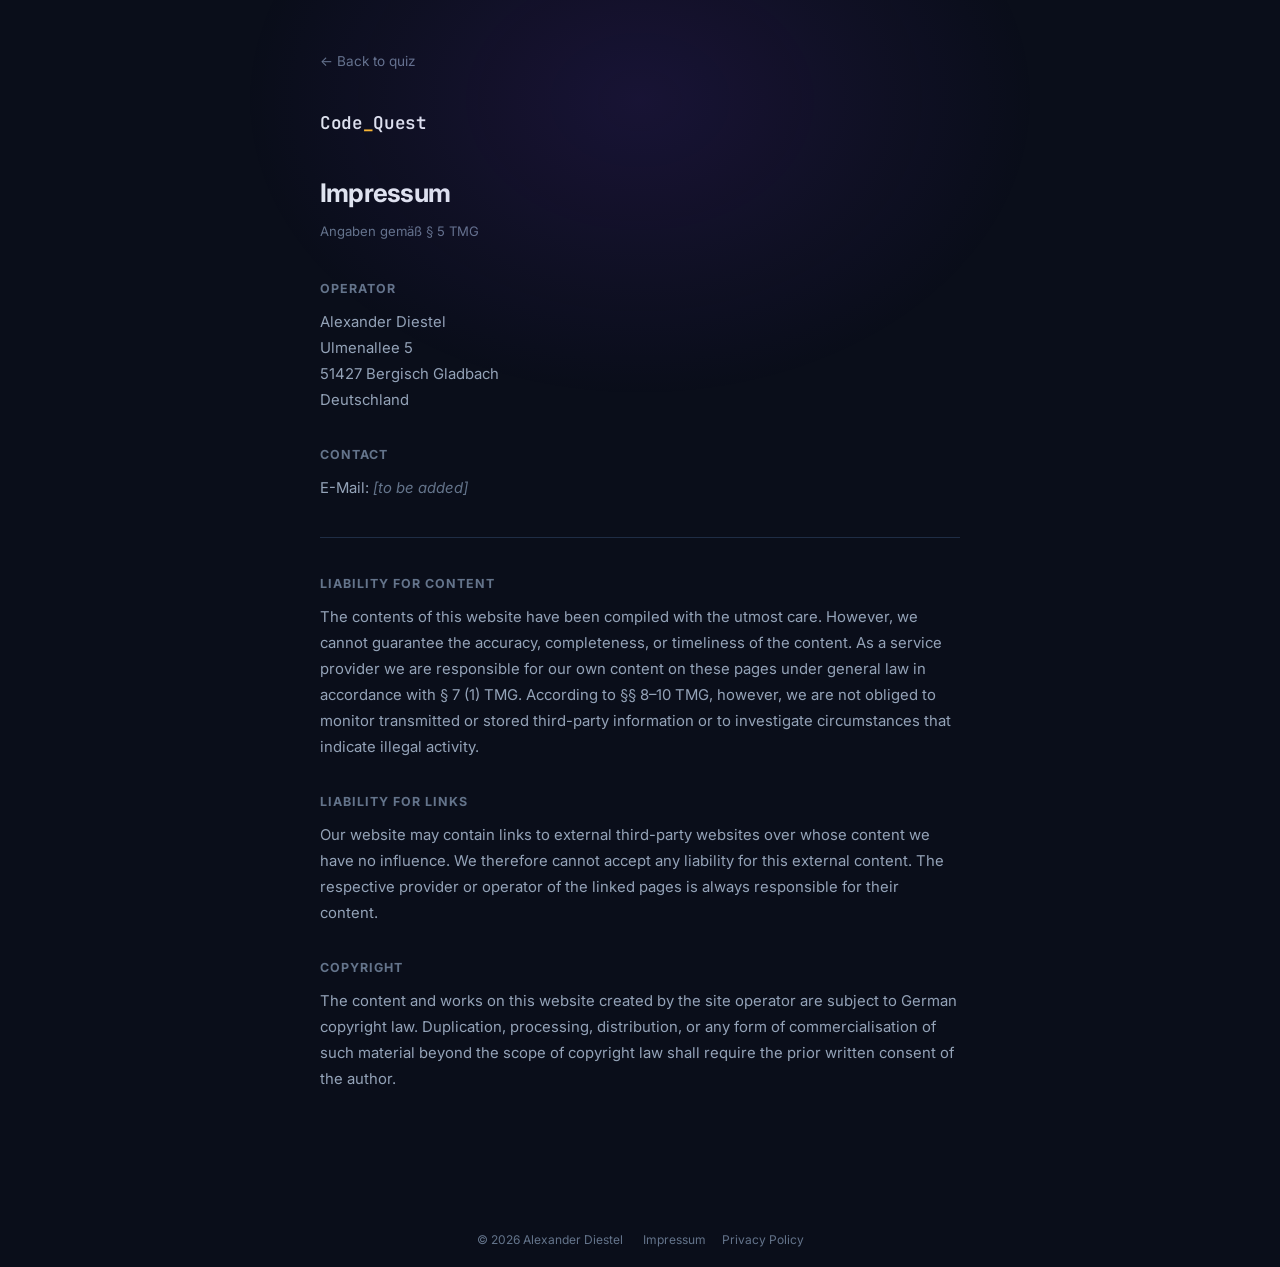
==== commit 51e5dbde: "Rename Code_Quest to Hello, Void Replace all brand name occurrences across HTML, JS, CSS, and questi" ====
--- a/impressum.html
+++ b/impressum.html
@@ -3,7 +3,7 @@
 <head>
   <meta charset="UTF-8">
   <meta name="viewport" content="width=device-width, initial-scale=1.0">
-  <title>Impressum · Code_Quest</title>
+  <title>Impressum · Hello, Void</title>
   <link rel="preconnect" href="https://fonts.googleapis.com">
   <link rel="preconnect" href="https://fonts.gstatic.com" crossorigin>
   <link href="https://fonts.googleapis.com/css2?family=JetBrains+Mono:wght@400;600&family=Inter:wght@400;500;600;700&display=swap"
--- a/style.css
+++ b/style.css
@@ -2,27 +2,31 @@
 *, *::before, *::after { box-sizing: border-box; margin: 0; padding: 0; }
 
 :root {
-  --bg:          #0a0e1a;
-  --surface:     #111827;
-  --surface2:    #1a2236;
-  --border:      #1f2d45;
-  --border2:     #263550;
-  --primary:     #7c3aed;
-  --primary-lt:  #a78bfa;
-  --accent:      #06b6d4;
-  --text:        #e2e8f0;
-  --text-muted:  #64748b;
-  --text-dim:    #94a3b8;
-  --green:       #22c55e;
-  --green-bg:    #052e16;
-  --green-border:#166534;
-  --red:         #f43f5e;
-  --red-bg:      #2d0a14;
-  --red-border:  #9f1239;
-  --yellow:      #f59e0b;
-  --orange:      #febc2e;
-  --radius:      12px;
-  --radius-sm:   8px;
+  --bg:           #0a0e1a;  /* overridden per-language by JS */
+  --surface:      #111827;
+  --surface2:     #1a2236;
+  --border:       #1f2d45;
+  --border2:      #263550;
+  /* Language-themed variables — overridden per-language by JS */
+  --primary:      #7c3aed;
+  --primary-lt:   #a78bfa;
+  --primary-dark: #5b21b6;
+  --accent:       #06b6d4;
+  --glow-rgb:     124 58 237;   /* space-separated for rgb() / rgba() */
+  /* Neutral palette */
+  --text:         #e2e8f0;
+  --text-muted:   #64748b;
+  --text-dim:     #94a3b8;
+  --green:        #22c55e;
+  --green-bg:     #052e16;
+  --green-border: #166534;
+  --red:          #f43f5e;
+  --red-bg:       #2d0a14;
+  --red-border:   #9f1239;
+  --yellow:       #f59e0b;
+  --orange:       #febc2e;
+  --radius:       12px;
+  --radius-sm:    8px;
 }
 
 html { scroll-behavior: smooth; }
@@ -47,7 +51,7 @@
   transform: translateX(-50%);
   width: 800px;
   height: 600px;
-  background: radial-gradient(ellipse at center, rgba(124,58,237,.13) 0%, transparent 70%);
+  background: radial-gradient(ellipse at center, rgb(var(--glow-rgb) / 0.13) 0%, transparent 70%);
   pointer-events: none;
   z-index: 0;
 }
@@ -83,8 +87,8 @@
   font-size: 1.3rem;
   font-weight: 600;
   color: var(--primary-lt);
-  background: rgba(124,58,237,.15);
-  border: 1px solid rgba(124,58,237,.3);
+  background: rgb(var(--glow-rgb) / 0.15);
+  border: 1px solid rgb(var(--glow-rgb) / 0.30);
   border-radius: var(--radius-sm);
   padding: 4px 10px;
   letter-spacing: -1px;
@@ -101,17 +105,41 @@
 .logo-sub   { font-size: .73rem; color: var(--text-muted); }
 .score-display {
   display: flex;
-  align-items: baseline;
+  align-items: center;
   gap: 4px;
 }
+
+.lives-display {
+  display: flex;
+  align-items: center;
+  gap: 4px;
+  margin-left: 10px;
+}
+
+.shield svg {
+  width: 15px;
+  height: 15px;
+  display: block;
+  transition: fill .2s;
+}
+
+.shield-full  svg { fill: var(--primary); }
+.shield-empty svg { fill: rgb(var(--glow-rgb) / 0.18); }
 .score-pts {
   font-family: 'JetBrains Mono', monospace;
   font-size: 1.1rem;
   font-weight: 600;
   color: var(--orange);
   letter-spacing: -.02em;
+  display: inline-block;
   transition: color .2s;
 }
+@keyframes score-pop {
+  0%   { transform: scale(1);    color: var(--orange); }
+  25%  { transform: scale(1.22); color: #fde68a; }
+  100% { transform: scale(1);    color: var(--orange); }
+}
+.score-pop { animation: score-pop .5s ease-out forwards; }
 .score-label {
   font-size: .7rem;
   color: var(--text-muted);
@@ -258,6 +286,7 @@
   /* constrain to viewport so content never clips on narrow screens */
   max-width: calc(100vw - 40px);
   width: max-content;
+  /* padding-right: 48px; — was for cog buttons, removed while filter is hidden */
 }
 
 /* ── Landing legal links ───────────────────────────────────────────────────── */
@@ -278,6 +307,102 @@
 }
 .landing-legal a:hover { color: var(--text-dim); }
 
+/* ── Settings cog (per language) ─────────────────────────────────────────── */
+.lang-btn-group {
+  position: relative;
+  display: block;
+  width: 100%;
+}
+/* .lang-cog hidden until topics filter is re-enabled */
+.lang-cog {
+  display: none;
+}
+.lang-cog-DISABLED {
+  display: inline-flex;
+  align-items: center;
+  justify-content: center;
+  position: absolute;
+  right: -42px;
+  top: 50%;
+  transform: translateY(-50%);
+  background: none;
+  border: none;
+  padding: 4px;
+  cursor: pointer;
+  color: var(--text-muted);
+  opacity: 0.32;
+  transition: opacity .15s, color .15s;
+  border-radius: 6px;
+}
+.lang-cog svg { width: 30px; height: 30px; fill: currentColor; display: block; }
+.lang-cog:hover { opacity: 1; color: var(--text-dim); }
+
+/* ── Settings overlay ────────────────────────────────────────────────────── */
+.settings-overlay {
+  position: fixed;
+  inset: 0;
+  background: rgba(0,0,0,.6);
+  backdrop-filter: blur(4px);
+  z-index: 200;
+  display: flex;
+  align-items: center;
+  justify-content: center;
+  padding: 24px;
+}
+.settings-overlay.hidden { display: none !important; }
+.settings-card {
+  background: #111827;
+  border: 1px solid var(--border2);
+  border-radius: 14px;
+  padding: 28px;
+  width: 100%;
+  max-width: 480px;
+  box-shadow: 0 16px 48px rgba(0,0,0,.6);
+}
+.settings-header {
+  display: flex;
+  align-items: center;
+  justify-content: space-between;
+  margin-bottom: 24px;
+}
+.settings-title {
+  font-family: 'Inter', sans-serif;
+  font-size: 1rem;
+  font-weight: 700;
+  color: var(--text);
+  letter-spacing: -.01em;
+}
+.settings-close {
+  background: none;
+  border: none;
+  color: var(--text-muted);
+  font-size: 1rem;
+  cursor: pointer;
+  padding: 2px 6px;
+  border-radius: 4px;
+  transition: color .15s;
+}
+.settings-close:hover { color: var(--text); }
+.settings-pills { display: flex; flex-wrap: wrap; gap: 8px; }
+.topic-pill {
+  padding: 6px 14px;
+  border-radius: 999px;
+  border: 1px solid var(--border2);
+  background: transparent;
+  color: var(--text-muted);
+  font-family: 'Inter', sans-serif;
+  font-size: .8rem;
+  font-weight: 500;
+  cursor: pointer;
+  transition: background .15s, border-color .15s, color .15s;
+}
+.topic-pill.active {
+  background: color-mix(in srgb, var(--pill-color) 14%, transparent);
+  border-color: color-mix(in srgb, var(--pill-color) 50%, transparent);
+  color: var(--pill-color);
+}
+.topic-pill:hover:not(.active) { border-color: var(--border2); color: var(--text-dim); background: rgba(255,255,255,.04); }
+
 /* ── Hero logo ─────────────────────────────────────────────────────────────── */
 #hero-logo {
   font-family: 'JetBrains Mono', monospace;
@@ -299,10 +424,26 @@
   transition: opacity 0.2s ease, transform 0.2s ease;
 }
 
+/* ── Hero flavor text ──────────────────────────────────────────────────────── */
+#hero-flavor {
+  font-size: 0.85rem;
+  color: var(--text-dim);
+  line-height: 1.65;
+  max-width: 480px;
+  text-align: justify;
+  transition: opacity 0.2s ease, transform 0.2s ease;
+}
+#hero-flavor code {
+  font-family: 'JetBrains Mono', monospace;
+  font-size: 0.8rem;
+  color: var(--text-muted);
+}
+
 /* ── Language buttons ──────────────────────────────────────────────────────── */
 #lang-buttons {
   display: flex;
-  gap: 14px;
+  flex-direction: column;
+  gap: 10px;
   width: 100%;
   transition: opacity 0.2s ease, transform 0.2s ease;
 }
@@ -311,7 +452,6 @@
   font-family: 'Inter', sans-serif;
   font-size: 1rem;
   font-weight: 600;
-  color: var(--text);
   background: var(--surface2);
   border: 1px solid var(--border2);
   border-radius: var(--radius-sm);
@@ -319,18 +459,35 @@
   width: 100%;
   cursor: pointer;
   letter-spacing: 0.01em;
-  transition: background .18s, border-color .18s, transform .14s, box-shadow .18s;
-}
+  transition: background .18s, border-color .18s, transform .14s, box-shadow .18s, color .18s;
+}
+/* Per-language resting color */
+.lang-btn[data-lang="python"]     { color: #a78bfa; }
+.lang-btn[data-lang="cpp"]        { color: #f87171; }
+.lang-btn[data-lang="javascript"] { color: #fde047; }
+
 .lang-btn:hover {
   background: #1b2c45;
-  border-color: var(--accent);
   transform: translateY(-2px);
-  box-shadow: 0 6px 22px rgba(6,182,212,.18);
+}
+/* Per-language tint on hover */
+.lang-btn[data-lang="python"]:hover {
+  border-color: #a78bfa;
+  box-shadow: 0 6px 22px rgba(124,58,237,.22);
+}
+.lang-btn[data-lang="cpp"]:hover {
+  border-color: #f87171;
+  box-shadow: 0 6px 22px rgba(185,28,28,.28);
+}
+.lang-btn[data-lang="javascript"]:hover {
+  border-color: #fde047;
+  box-shadow: 0 6px 22px rgba(202,138,4,.28);
 }
 .lang-btn:active { transform: translateY(0); }
 
 /* fade-out helpers applied by JS */
 #hero-sub.fade-out,
+#hero-flavor.fade-out,
 #lang-buttons.fade-out {
   opacity: 0;
   transform: translateY(10px);
@@ -376,10 +533,12 @@
 .question-meta {
   display: flex;
   align-items: center;
+  flex-wrap: wrap;
   gap: 8px;
   margin-bottom: 10px;
 }
 .category-tag {
+  white-space: nowrap;
   font-size: .72rem;
   font-weight: 700;
   text-transform: uppercase;
@@ -390,6 +549,15 @@
   /* color set inline via JS */
 }
 
+.question-id {
+  font-family: 'JetBrains Mono', monospace;
+  font-size: .62rem;
+  color: var(--text-muted);
+  opacity: 0.38;
+  letter-spacing: .02em;
+  user-select: all;
+}
+
 .question-points {
   margin-left: auto;
   font-family: 'JetBrains Mono', monospace;
@@ -399,6 +567,40 @@
   letter-spacing: .02em;
   white-space: nowrap;
 }
+
+/* ── Streak multiplier badge ────────────────────────────────────────────────── */
+@keyframes mult-glow-15 {
+  0%, 100% { text-shadow: 0 0 4px #fef08a55; }
+  50%       { text-shadow: 0 0 8px #fef08a88; }
+}
+@keyframes mult-glow-2 {
+  0%, 100% { text-shadow: 0 0 6px #fde047aa, 0 0 14px #fde04755; }
+  50%       { text-shadow: 0 0 10px #fde047cc, 0 0 22px #fde04799; }
+}
+@keyframes mult-glow-25 {
+  0%, 100% { text-shadow: 0 0 6px #fb923ccc, 0 0 16px #fb923c88, 0 0 28px #f97316aa; }
+  50%       { text-shadow: 0 0 10px #fb923c, 0 0 24px #f97316cc, 0 0 40px #ea580c88; }
+}
+@keyframes mult-glow-3 {
+  0%, 100% { text-shadow: 0 0 6px #ef4444, 0 0 18px #dc2626cc, 0 0 36px #b91c1c99; }
+  50%       { text-shadow: 0 0 12px #ef4444, 0 0 30px #dc2626, 0 0 56px #b91c1ccc; }
+}
+.streak-mult {
+  font-family: 'JetBrains Mono', monospace;
+  font-size: .8rem;
+  font-weight: 700;
+  letter-spacing: .02em;
+  cursor: default;
+  border-bottom: none;
+  transition: color .3s;
+}
+.streak-mult.tooltip-term         { border-bottom: none; }
+.streak-mult.tooltip-term:hover   { border-bottom: none; }
+.streak-mult[data-level="1"]      { color: #6b7280; }
+.streak-mult[data-level="1.5"]    { color: #fef08a; animation: mult-glow-15 2.2s ease-in-out infinite; }
+.streak-mult[data-level="2"]      { color: #fde047; animation: mult-glow-2  1.8s ease-in-out infinite; }
+.streak-mult[data-level="2.5"]    { color: #fb923c; animation: mult-glow-25 1.3s ease-in-out infinite; }
+.streak-mult[data-level="3"]      { color: #ef4444; animation: mult-glow-3  1.0s ease-in-out infinite; }
 
 /* ── Question text ───────────────────────────────────────────────────────── */
 .question-text {
@@ -460,6 +662,8 @@
 @media (max-width: 600px) { .choices { grid-template-columns: 1fr; } }
 
 .choice-btn {
+  display: flex;
+  align-items: flex-start;
   font-family: 'JetBrains Mono', monospace;
   font-size: .86rem;
   color: var(--text);
@@ -471,16 +675,30 @@
   text-align: left;
   line-height: 1.5;
   transition: background .15s, border-color .15s, transform .1s;
-  white-space: pre-wrap;
   word-break: break-word;
 }
+.choice-text { flex: 1; }
 .choice-btn:hover:not(:disabled) {
   background: #1f2d45;
-  border-color: var(--primary);
+  border-color: var(--primary-lt);
 }
 .choice-btn:disabled { cursor: default; }
 .choice-btn.correct  { background: var(--green-bg); border-color: var(--green); color: var(--green); }
 .choice-btn.incorrect{ background: var(--red-bg);   border-color: var(--red);   color: var(--red);   }
+
+.choice-key {
+  flex-shrink: 0;
+  width: 1.4em;
+  text-align: center;
+  font-size: .95rem;
+  font-weight: 700;
+  margin-right: 10px;
+  color: var(--text-dim);
+  opacity: 0.3;
+  line-height: 1.5;
+}
+.choice-btn.correct  .choice-key { color: var(--green); opacity: 0.5; }
+.choice-btn.incorrect .choice-key { color: var(--red);  opacity: 0.5; }
 
 /* ── Feedback card ───────────────────────────────────────────────────────── */
 .feedback-card { border-color: var(--border2); transition: border-color .2s; }
@@ -569,7 +787,8 @@
 .tooltip-popup {
   position: fixed;
   z-index: 9999;
-  width: 248px;
+  width: max-content;
+  max-width: 248px;
   background: #1a2236;
   color: var(--text-dim);
   border: 1px solid var(--border2);
@@ -685,7 +904,36 @@
   .ad-inner        { gap: 10px; }
 }
 
-.feedback-footer { display: flex; justify-content: flex-end; }
+.feedback-footer {
+  display: flex;
+  align-items: center;
+  justify-content: flex-end;
+  gap: 12px;
+  flex-wrap: wrap;
+}
+
+.btn-share-question {
+  display: inline-flex;
+  align-items: center;
+  gap: 7px;
+  background: none;
+  border: none;
+  padding: 0;
+  cursor: pointer;
+  color: var(--text-muted);
+  font-family: 'Inter', sans-serif;
+  font-size: .8rem;
+  font-weight: 500;
+  transition: color .15s;
+  white-space: nowrap;
+}
+.btn-share-question svg {
+  width: 13px;
+  height: 13px;
+  fill: currentColor;
+  flex-shrink: 0;
+}
+.btn-share-question:hover { color: var(--text-dim); }
 
 /* ── Buttons ─────────────────────────────────────────────────────────────── */
 .btn {
@@ -705,9 +953,9 @@
 .btn:active { opacity: .75; }
 
 .btn-primary {
-  background: linear-gradient(135deg, var(--primary), #5b21b6);
+  background: linear-gradient(135deg, var(--primary), var(--primary-dark));
   color: #fff;
-  box-shadow: 0 4px 18px rgba(124,58,237,.28);
+  box-shadow: 0 4px 18px rgb(var(--glow-rgb) / 0.28);
 }
 .btn-primary:disabled {
   opacity: .38;
@@ -734,7 +982,15 @@
   letter-spacing: .05em;
 }
 .end-title    { font-size: 2rem; font-weight: 800; margin-bottom: 6px; letter-spacing: -.03em; }
-.end-subtitle { color: var(--text-dim); margin-bottom: 16px; font-size: 1.05rem; }
+.end-subtitle { color: var(--text-dim); margin-bottom: 8px; font-size: 1.05rem; }
+.end-streak {
+  font-family: 'JetBrains Mono', monospace;
+  font-size: .75rem;
+  color: var(--text-muted);
+  opacity: 0.55;
+  margin-bottom: 16px;
+}
+.end-streak-hot { color: #fde047; opacity: 0.85; }
 .end-score {
   font-family: 'JetBrains Mono', monospace;
   font-size: 2.6rem;
@@ -756,7 +1012,86 @@
 .grade-mid     { color: var(--accent); }
 .grade-low     { color: var(--text-dim); }
 
-.end-actions { display: flex; justify-content: center; }
+.end-actions { display: flex; justify-content: center; gap: 12px; flex-wrap: wrap; }
+
+.btn-share {
+  font-family: 'Inter', sans-serif;
+  font-size: .85rem;
+  font-weight: 600;
+  padding: 12px 24px;
+  border-radius: var(--radius-sm);
+  border: 1px solid var(--border2);
+  background: transparent;
+  color: var(--text-dim);
+  cursor: pointer;
+  transition: border-color .15s, color .15s;
+}
+.btn-share:hover { border-color: var(--primary-lt); color: var(--primary-lt); }
+
+/* ── Share popup ─────────────────────────────────────────────────────────── */
+.share-popup {
+  position: fixed;
+  z-index: 300;
+  background: #111827;
+  border: 1px solid var(--border2);
+  border-radius: 10px;
+  padding: 6px;
+  box-shadow: 0 8px 32px rgba(0,0,0,.55), 0 0 0 1px rgba(255,255,255,.03);
+  min-width: 172px;
+  opacity: 0;
+  transform: translateY(5px) scale(.97);
+  pointer-events: none;
+  transition: opacity .13s ease, transform .13s ease;
+}
+.share-popup.open {
+  opacity: 1;
+  transform: translateY(0) scale(1);
+  pointer-events: auto;
+}
+.share-opt {
+  display: flex;
+  align-items: center;
+  gap: 10px;
+  width: 100%;
+  padding: 8px 12px;
+  background: none;
+  border: none;
+  border-radius: 6px;
+  color: var(--text-dim);
+  font-family: 'Inter', sans-serif;
+  font-size: .84rem;
+  font-weight: 500;
+  cursor: pointer;
+  text-align: left;
+  transition: background .1s, color .1s;
+  white-space: nowrap;
+}
+.share-opt:hover { background: rgba(255,255,255,.06); color: var(--text); }
+.share-opt svg   { width: 15px; height: 15px; fill: currentColor; flex-shrink: 0; }
+.share-divider   { border: none; border-top: 1px solid var(--border); margin: 4px 2px; }
+
+/* ── Hit indicator ───────────────────────────────────────────────────────── */
+@keyframes hit-flash {
+  0%   { opacity: .16; }
+  100% { opacity: 0;   }
+}
+@keyframes screenshake {
+  0%, 100% { transform: translate(0, 0);       }
+  20%      { transform: translate(-4px, 1px);  }
+  40%      { transform: translate(4px, -1px);  }
+  60%      { transform: translate(-3px, 1px);  }
+  80%      { transform: translate(2px, -1px);  }
+}
+.hit-flash-overlay {
+  position: fixed;
+  inset: 0;
+  background: #f43f5e;
+  pointer-events: none;
+  z-index: 400;
+  opacity: 0;
+}
+.hit-flash-overlay.active { animation: hit-flash .45s ease-out forwards; }
+.shake { animation: screenshake .3s ease-out; }
 
 /* ── Site footer ─────────────────────────────────────────────────────────── */
 .site-footer {
@@ -835,7 +1170,7 @@
   .answer-label { width: 100%; }
 
   /* Tooltip: narrower so it fits without edge-clipping */
-  .tooltip-popup { width: 200px; font-size: .76rem; }
+  .tooltip-popup { max-width: 200px; font-size: .76rem; }
 
 }
 
@@ -844,5 +1179,6 @@
   #hero-content { gap: 16px; }
   #hero-logo    { font-size: clamp(1.8rem, 6vw, 2.8rem); }
   #hero-sub     { font-size: .85rem; }
+  #hero-flavor  { display: none; }
   .lang-btn     { padding: 8px 0; }
 }
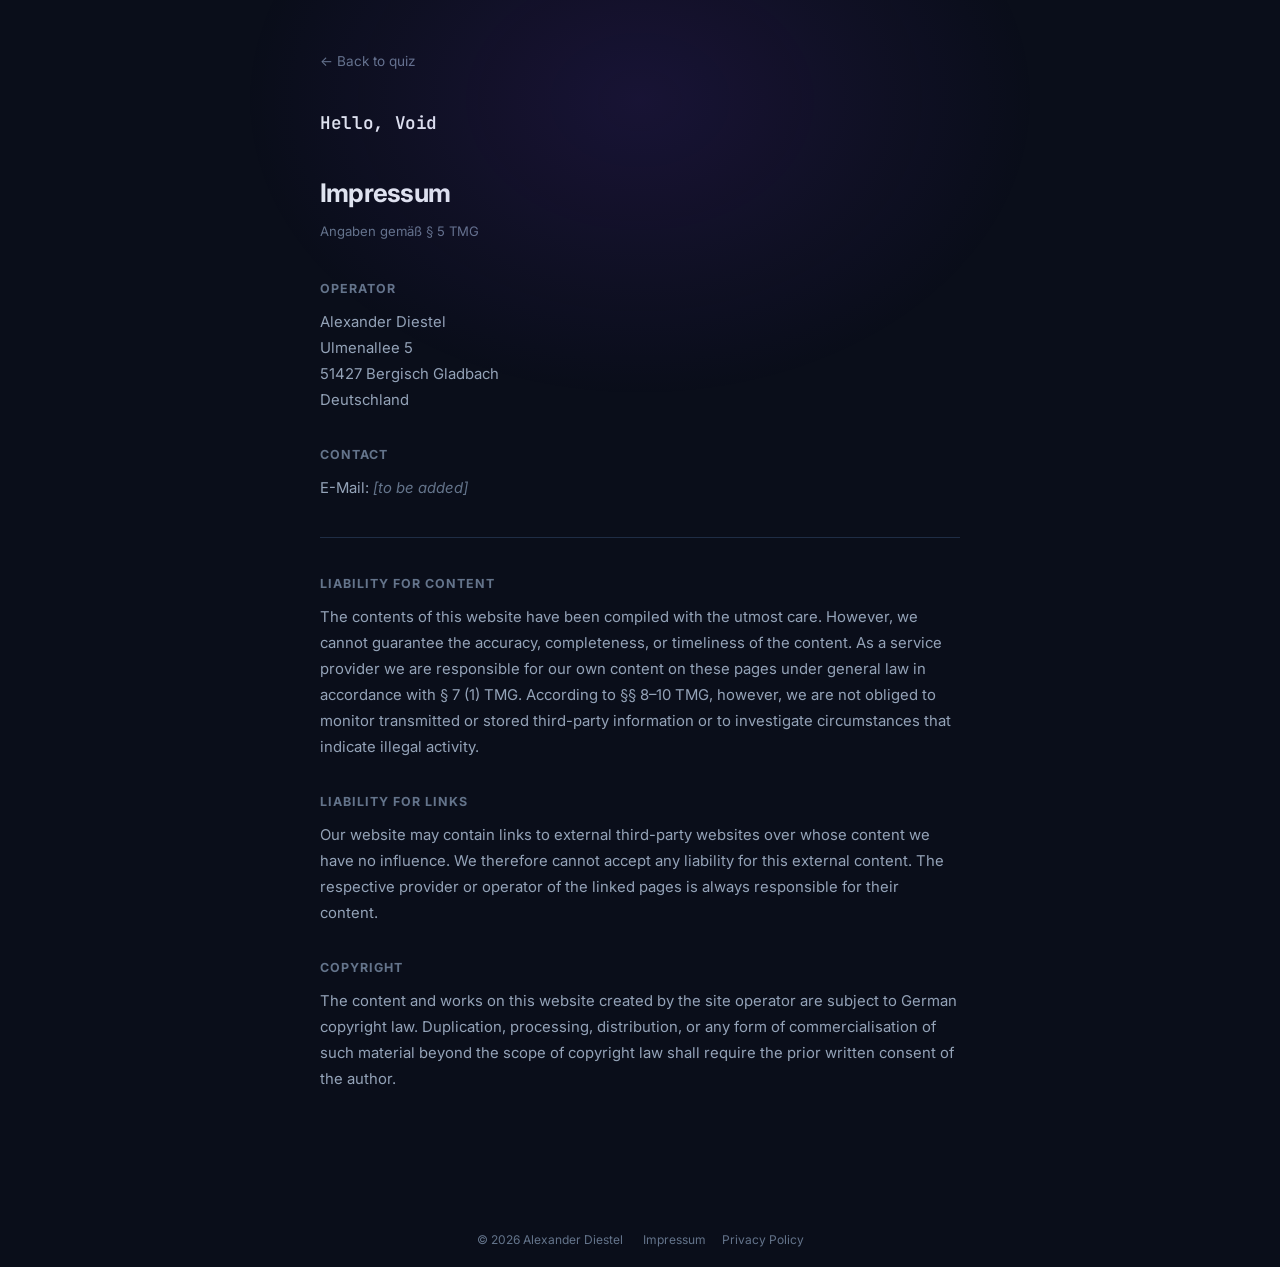
==== commit a55806a1: "Fix remaining old name references missed in initial rename - impressum.html and privacy.html: legal-" ====
--- a/impressum.html
+++ b/impressum.html
@@ -83,7 +83,7 @@
 
     <a class="legal-back" href="index.html">&larr; Back to quiz</a>
 
-    <span class="legal-logo">Code<span>_</span>Quest</span>
+    <span class="legal-logo">Hello, Void</span>
 
     <h1>Impressum</h1>
     <p class="legal-subtitle">Angaben gemäß § 5 TMG</p>
